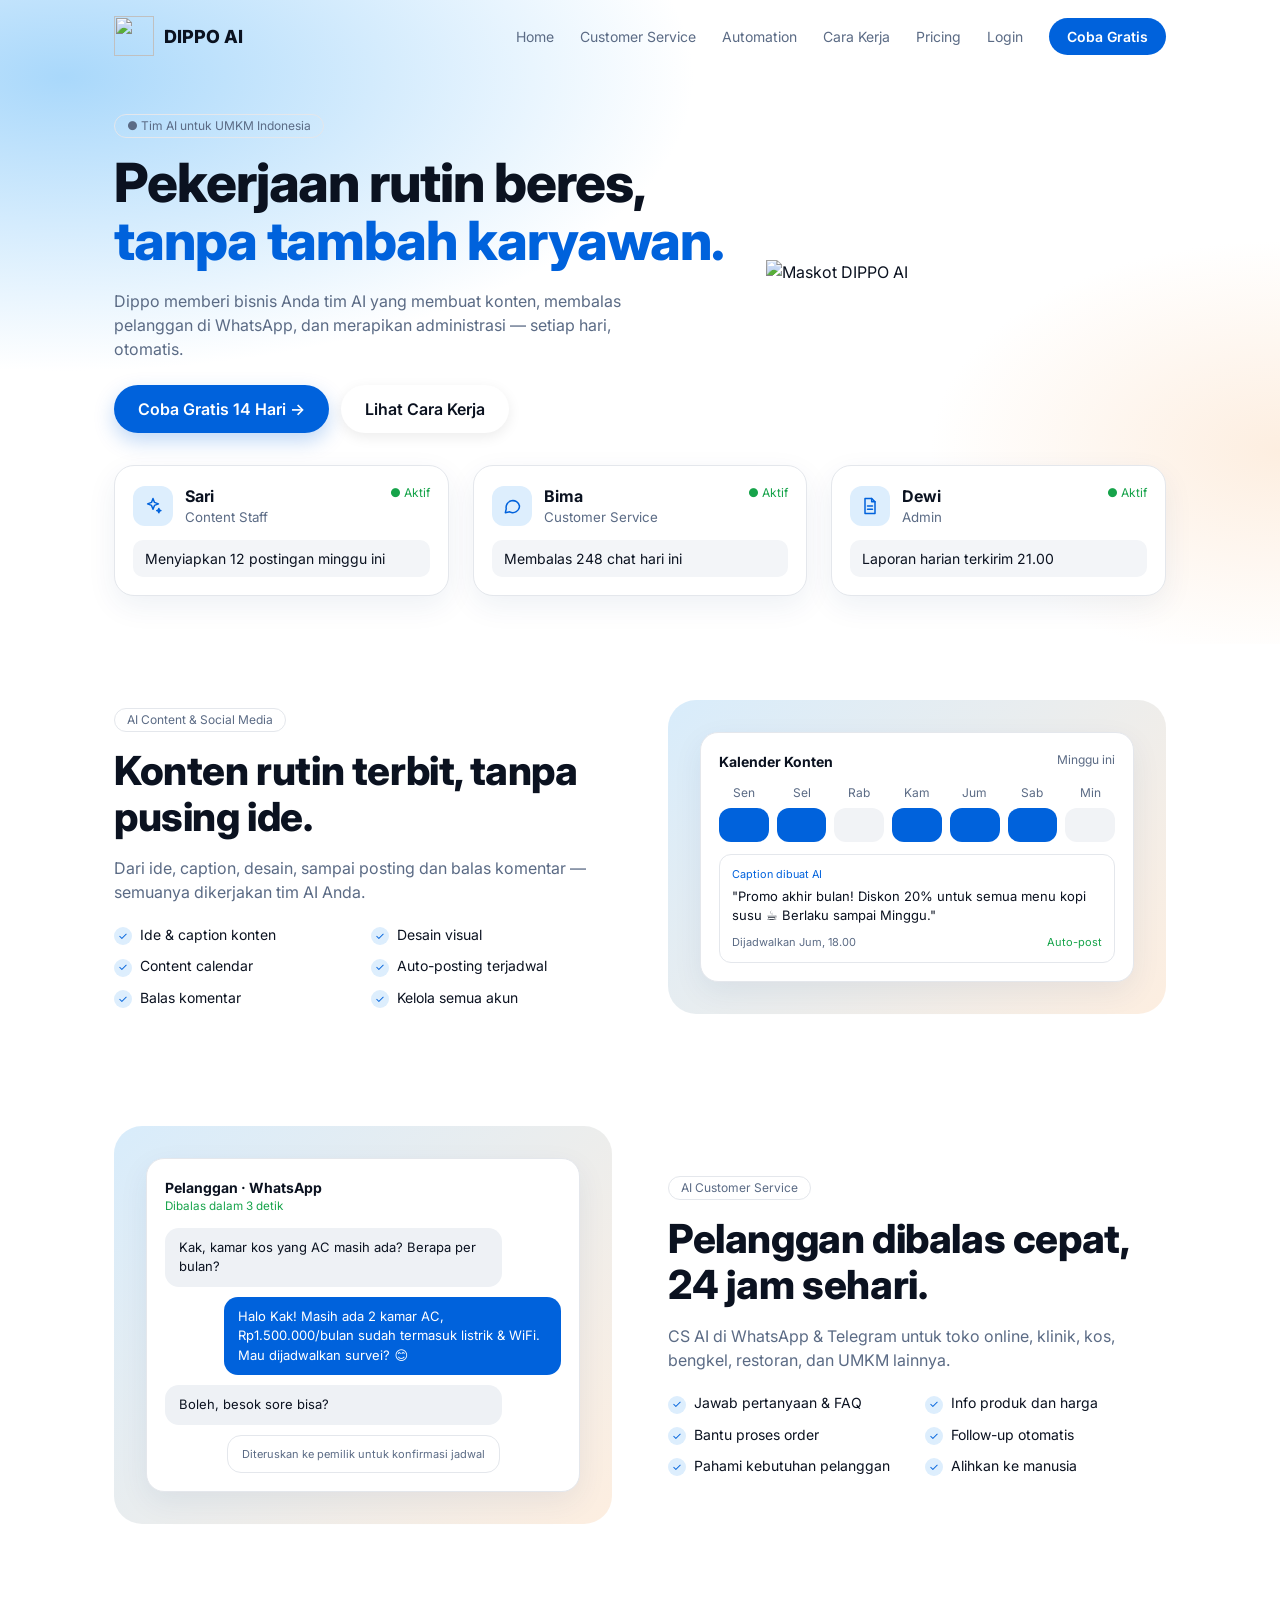
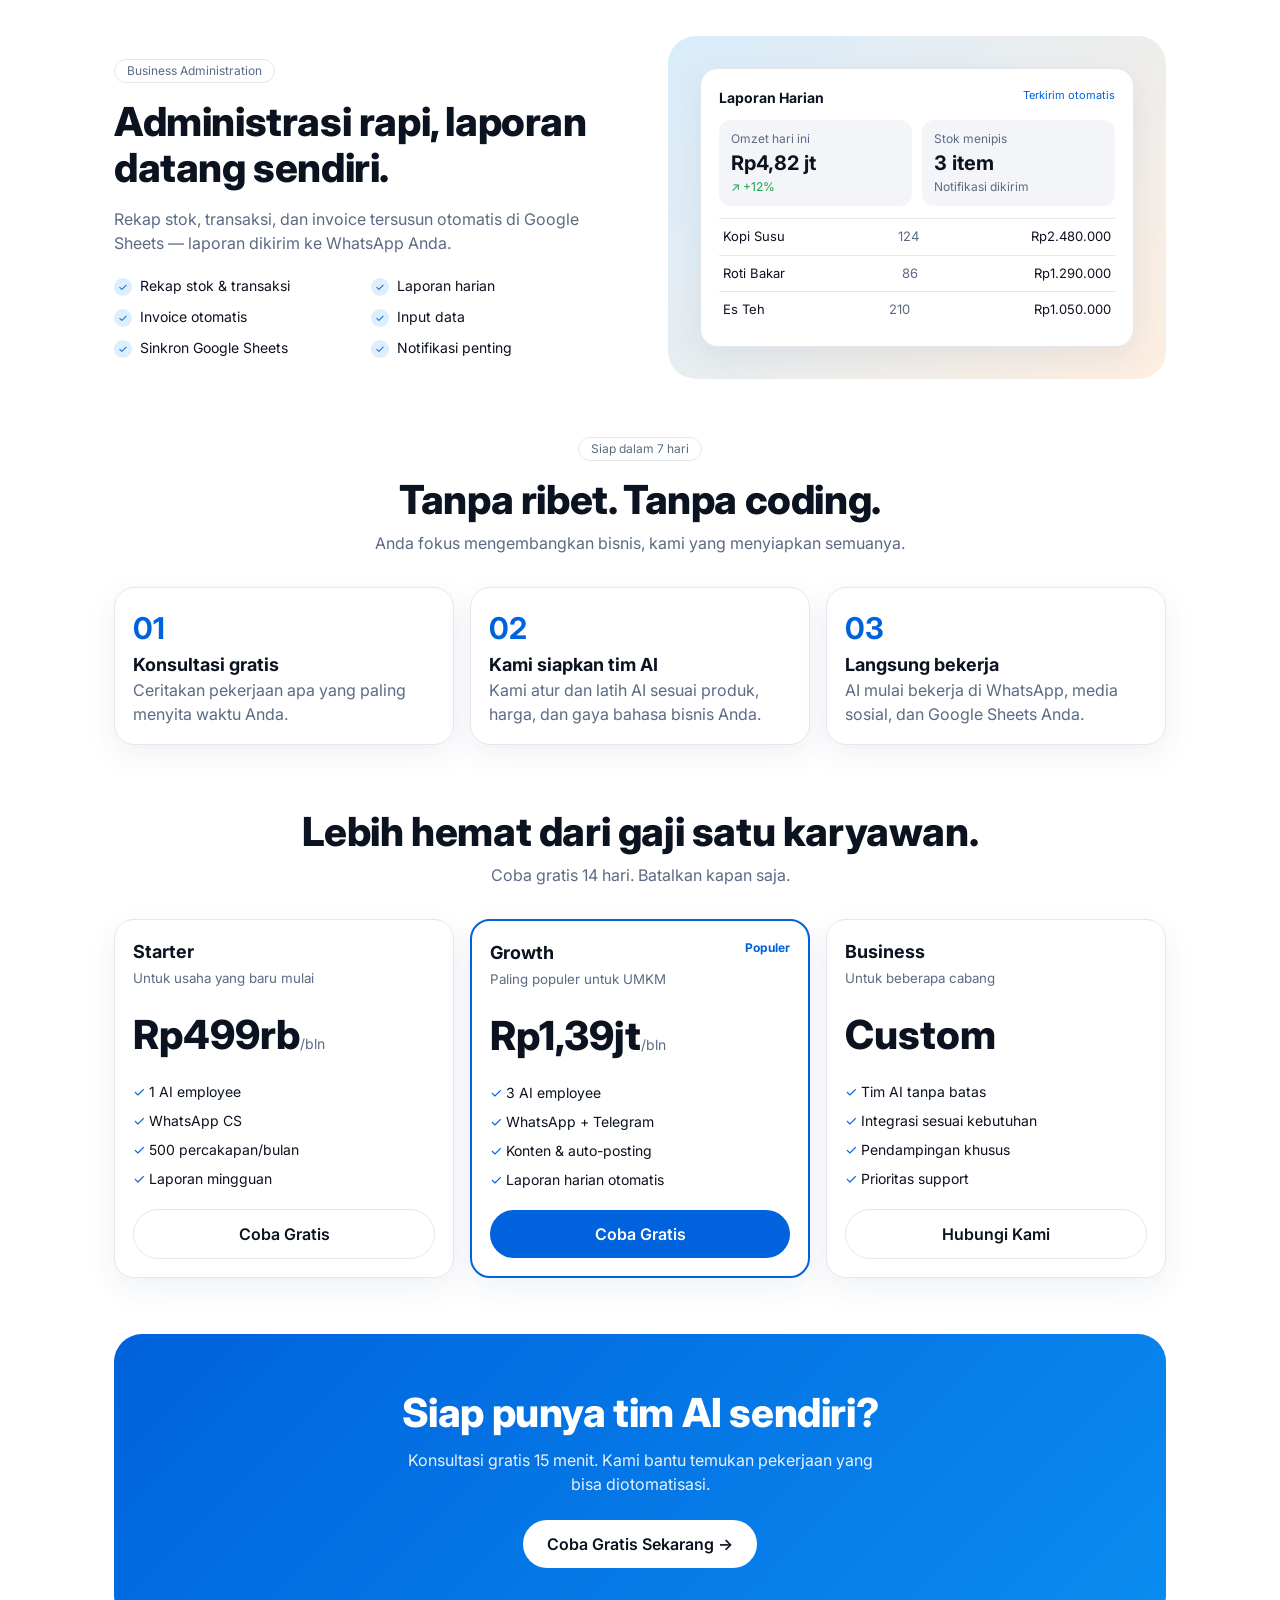
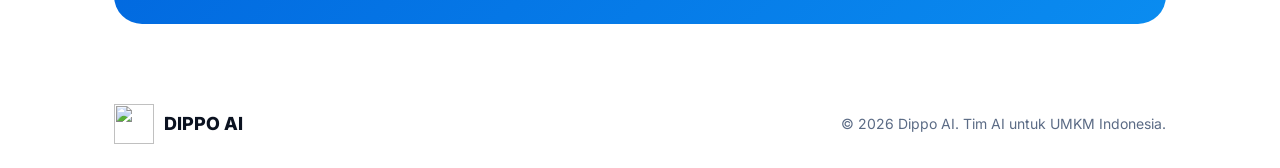
==== index.html @ 5eee16d9 "Add files via upload" ====
<!doctype html><html lang="id"><head><meta charset="utf-8"><meta name="viewport" content="width=device-width,initial-scale=1"><title>DIPPO AI - Tim AI untuk UMKM</title><link rel="preconnect" href="https://fonts.googleapis.com"><link href="https://fonts.googleapis.com/css2?family=Inter:wght@400;500;600;700;800&display=swap" rel="stylesheet"><link rel="stylesheet" href="style.css"></head><body><div class="bg"><header><div class="wrap"><a class="logo" href="index.html"><img src="img/logo.png" alt="">DIPPO AI</a>
<nav><a href="index.html">Home</a><a href="#customer-service">Customer Service</a><a href="#automation">Automation</a><a href="cara-kerja.html">Cara Kerja</a><a href="#pricing">Pricing</a><a href="login.html">Login</a><a class="tombol kecil" href="coba-gratis.html">Coba Gratis</a></nav></div></header>
<section class="hero"><div class="wrap"><div><span class="label">● Tim AI untuk UMKM Indonesia</span>
<h1>Pekerjaan rutin beres,<br><span class="biru">tanpa tambah karyawan.</span></h1>
<p>Dippo memberi bisnis Anda tim AI yang membuat konten, membalas pelanggan di WhatsApp, dan merapikan administrasi — setiap hari, otomatis.</p>
<div class="aksi"><a class="tombol" href="coba-gratis.html">Coba Gratis 14 Hari →</a><a class="tombol putih" href="cara-kerja.html">Lihat Cara Kerja</a></div></div>
<img src="img/maskot.png" alt="Maskot DIPPO AI"></div>
<div class="wrap agen" style="margin-top:32px"><div class="kartu"><div class="atas"><span class="ikon"><svg viewBox="0 0 24 24" width="20" height="20" fill="none" stroke="#0062dc" stroke-width="1.8" stroke-linecap="round" stroke-linejoin="round"><path d="M12 3l1.8 4.7L18.5 9.5l-4.7 1.8L12 16l-1.8-4.7L5.5 9.5l4.7-1.8z"/><path d="M19 15l.7 1.8 1.8.7-1.8.7L19 20l-.7-1.8-1.8-.7 1.8-.7z"/></svg></span><div><b>Sari</b><small>Content Staff</small></div><span class="aktif">● Aktif</span></div><div class="tugas">Menyiapkan 12 postingan minggu ini</div></div><div class="kartu"><div class="atas"><span class="ikon"><svg viewBox="0 0 24 24" width="20" height="20" fill="none" stroke="#0062dc" stroke-width="1.8" stroke-linecap="round" stroke-linejoin="round"><path d="M21 12a8 8 0 0 1-11.7 7L4 20l1.1-4.6A8 8 0 1 1 21 12z"/></svg></span><div><b>Bima</b><small>Customer Service</small></div><span class="aktif">● Aktif</span></div><div class="tugas">Membalas 248 chat hari ini</div></div><div class="kartu"><div class="atas"><span class="ikon"><svg viewBox="0 0 24 24" width="20" height="20" fill="none" stroke="#0062dc" stroke-width="1.8" stroke-linecap="round" stroke-linejoin="round"><path d="M6 3h8l4 4v14H6z"/><path d="M14 3v4h4M9 12h6M9 16h6"/></svg></span><div><b>Dewi</b><small>Admin</small></div><span class="aktif">● Aktif</span></div><div class="tugas">Laporan harian terkirim 21.00</div></div></div></section></div>

<main class="wrap">
<section class="blok" id="content"><div><span class="label">AI Content &amp; Social Media</span><h2>Konten rutin terbit, tanpa pusing ide.</h2><p>Dari ide, caption, desain, sampai posting dan balas komentar — semuanya dikerjakan tim AI Anda.</p>
<ul class="centang"><li>Ide &amp; caption konten<li>Desain visual<li>Content calendar<li>Auto-posting terjadwal<li>Balas komentar<li>Kelola semua akun</ul></div>
<div class="mock"><div class="kartu"><b>Kalender Konten</b><span class="abu" style="float:right;font-size:12px">Minggu ini</span>
<div class="hari"><div>Sen<i class="on"></i></div><div>Sel<i class="on"></i></div><div>Rab<i></i></div><div>Kam<i class="on"></i></div><div>Jum<i class="on"></i></div><div>Sab<i class="on"></i></div><div>Min<i></i></div></div>
<div class="cap"><small>Caption dibuat AI</small>"Promo akhir bulan! Diskon 20% untuk semua menu kopi susu ☕ Berlaku sampai Minggu."<div class="abu" style="font-size:11px;margin-top:8px">Dijadwalkan Jum, 18.00 <span style="float:right;color:#16a34a">Auto-post</span></div></div></div></div></section>

<section class="blok balik" id="customer-service"><div><span class="label">AI Customer Service</span><h2>Pelanggan dibalas cepat, 24 jam sehari.</h2><p>CS AI di WhatsApp &amp; Telegram untuk toko online, klinik, kos, bengkel, restoran, dan UMKM lainnya.</p>
<ul class="centang"><li>Jawab pertanyaan &amp; FAQ<li>Info produk dan harga<li>Bantu proses order<li>Follow-up otomatis<li>Pahami kebutuhan pelanggan<li>Alihkan ke manusia</ul></div>
<div class="mock"><div class="kartu"><b>Pelanggan · WhatsApp</b><small class="abu" style="display:block;color:#16a34a;margin-bottom:12px">Dibalas dalam 3 detik</small>
<div class="chat"><span>Kak, kamar kos yang AC masih ada? Berapa per bulan?</span><span class="bot">Halo Kak! Masih ada 2 kamar AC, Rp1.500.000/bulan sudah termasuk listrik &amp; WiFi. Mau dijadwalkan survei? 😊</span><span>Boleh, besok sore bisa?</span><span class="info">Diteruskan ke pemilik untuk konfirmasi jadwal</span></div></div></div></section>

<section class="blok" id="automation"><div><span class="label">Business Administration</span><h2>Administrasi rapi, laporan datang sendiri.</h2><p>Rekap stok, transaksi, dan invoice tersusun otomatis di Google Sheets — laporan dikirim ke WhatsApp Anda.</p>
<ul class="centang"><li>Rekap stok &amp; transaksi<li>Laporan harian<li>Invoice otomatis<li>Input data<li>Sinkron Google Sheets<li>Notifikasi penting</ul></div>
<div class="mock"><div class="kartu"><b>Laporan Harian</b><span class="biru" style="float:right;font-size:11px">Terkirim otomatis</span>
<div class="angka"><div>Omzet hari ini<b>Rp4,82 jt</b><span style="color:#16a34a">↗ +12%</span></div><div>Stok menipis<b>3 item</b>Notifikasi dikirim</div></div>
<div class="tabel"><div><span>Kopi Susu</span><span class="abu">124</span><span>Rp2.480.000</span></div><div><span>Roti Bakar</span><span class="abu">86</span><span>Rp1.290.000</span></div><div><span>Es Teh</span><span class="abu">210</span><span>Rp1.050.000</span></div></div></div></div></section>

<section class="tengah"><span class="label">Siap dalam 7 hari</span><h2>Tanpa ribet. Tanpa coding.</h2><p class="abu" style="margin-top:8px">Anda fokus mengembangkan bisnis, kami yang menyiapkan semuanya.</p>
<div class="langkah"><div class="kartu"><b class="no">01</b><h3>Konsultasi gratis</h3><p class="abu">Ceritakan pekerjaan apa yang paling menyita waktu Anda.</p></div><div class="kartu"><b class="no">02</b><h3>Kami siapkan tim AI</h3><p class="abu">Kami atur dan latih AI sesuai produk, harga, dan gaya bahasa bisnis Anda.</p></div><div class="kartu"><b class="no">03</b><h3>Langsung bekerja</h3><p class="abu">AI mulai bekerja di WhatsApp, media sosial, dan Google Sheets Anda.</p></div></div></section>

<section class="tengah" id="pricing"><h2>Lebih hemat dari gaji satu karyawan.</h2><p class="abu" style="margin-top:8px">Coba gratis 14 hari. Batalkan kapan saja.</p>
<div class="harga">
<div class="kartu"><h3>Starter</h3><small class="abu">Untuk usaha yang baru mulai</small><div class="nominal">Rp499rb<small>/bln</small></div><ul><li>1 AI employee<li>WhatsApp CS<li>500 percakapan/bulan<li>Laporan mingguan</ul><a class="tombol" href="coba-gratis.html">Coba Gratis</a></div>
<div class="kartu pop"><h3>Growth <small class="biru" style="font-size:12px;float:right">Populer</small></h3><small class="abu">Paling populer untuk UMKM</small><div class="nominal">Rp1,39jt<small>/bln</small></div><ul><li>3 AI employee<li>WhatsApp + Telegram<li>Konten &amp; auto-posting<li>Laporan harian otomatis</ul><a class="tombol" href="coba-gratis.html">Coba Gratis</a></div>
<div class="kartu"><h3>Business</h3><small class="abu">Untuk beberapa cabang</small><div class="nominal">Custom</div><ul><li>Tim AI tanpa batas<li>Integrasi sesuai kebutuhan<li>Pendampingan khusus<li>Prioritas support</ul><a class="tombol" href="hubungi-kami.html">Hubungi Kami</a></div></div></section>

<section class="cta"><h2>Siap punya tim AI sendiri?</h2><p>Konsultasi gratis 15 menit. Kami bantu temukan pekerjaan yang bisa diotomatisasi.</p><a class="tombol" href="coba-gratis.html">Coba Gratis Sekarang →</a></section></main>
<footer><div class="wrap"><a class="logo" href="index.html"><img src="img/logo.png" alt="">DIPPO AI</a><span>© 2026 Dippo AI. Tim AI untuk UMKM Indonesia.</span></div></footer><script src="script.js"></script></body></html>
---- style.css ----
/* DIPPO AI - gaya bersama untuk semua halaman */
:root{--biru:#0062dc;--teks:#0b1220;--abu:#5b6b85;--garis:#e4e7ec;--muda:#ddeefd;--input:#faf8f4}
*{box-sizing:border-box;margin:0}
body{font-family:Inter,system-ui,-apple-system,"Segoe UI",sans-serif;color:var(--teks);background:#fff;line-height:1.5}
a{color:inherit;text-decoration:none}
img{max-width:100%;display:block}
.wrap{max-width:1100px;margin:0 auto;padding:0 24px}
.bg{background:radial-gradient(900px 420px at 5% 12%,#a9d8fb 0,transparent 70%),radial-gradient(500px 300px at 100% 70%,#fdeee0 0,transparent 70%)}
header .wrap{display:flex;align-items:center;justify-content:space-between;height:72px;gap:16px}
.logo{display:flex;align-items:center;gap:10px;font-weight:800;font-size:18px}
.logo img{width:40px;height:40px}
nav{display:flex;align-items:center;gap:26px;font-size:14px;color:var(--abu)}
.tombol{display:inline-flex;align-items:center;justify-content:center;gap:8px;background:var(--biru);color:#fff;font-weight:600;border-radius:999px;padding:12px 24px;box-shadow:0 8px 20px rgba(0,98,220,.25);border:0;font:inherit;font-weight:600;cursor:pointer}
.tombol.kecil{padding:8px 18px;font-size:14px;box-shadow:none}
.tombol.putih{background:#fff;color:var(--teks);box-shadow:0 4px 14px rgba(0,0,0,.08)}
.tombol.besar{width:100%;padding:16px}
.tombol:focus-visible,a:focus-visible,input:focus-visible{outline:3px solid #7db4f5;outline-offset:2px}
.biru{color:var(--biru)}.abu{color:var(--abu)}.tengah{text-align:center}
.kecil-label{font-size:13px;font-weight:600;color:var(--biru)}
h1{font-size:clamp(34px,6vw,60px);line-height:1.08;font-weight:800;letter-spacing:-.02em}
h2{font-size:clamp(28px,4vw,40px);line-height:1.15;font-weight:800;letter-spacing:-.01em}
h3{font-size:18px;font-weight:700}
.hero{padding:40px 0 48px}
.hero .wrap{display:grid;grid-template-columns:1.85fr 1fr;align-items:center;gap:24px}
.hero p{color:var(--abu);max-width:520px;margin:18px 0 24px}
.hero .aksi{display:flex;gap:12px;flex-wrap:wrap}
.hero img{width:400px;max-width:none;margin:0 auto}
.hero h1{font-size:clamp(30px,4.8vw,54px);white-space:nowrap}
.agen{display:grid;grid-template-columns:repeat(3,1fr);gap:16px;margin-top:8px}
.kartu{background:#fff;border:1px solid var(--garis);border-radius:20px;padding:18px;box-shadow:0 10px 30px rgba(20,60,120,.07)}
.agen .kartu b{display:block}.agen small{color:var(--abu);display:block}
.hero .agen{grid-template-columns:repeat(3,1fr);margin-top:32px}
.atas{display:flex;align-items:center;gap:12px}
.ikon{width:40px;height:40px;border-radius:12px;background:var(--muda);display:grid;place-items:center;flex:none}
.agen .aktif{margin-left:auto;align-self:flex-start;font-size:12px;color:#16a34a}
.agen .tugas{background:#f3f5f8;border-radius:10px;padding:8px 12px;margin-top:12px;font-size:14px}
.blok{display:grid;grid-template-columns:1fr 1fr;gap:56px;align-items:center;padding:56px 0}
.blok.balik .mock{order:-1}
.label{display:inline-block;border:1px solid var(--garis);border-radius:999px;padding:2px 12px;font-size:12px;color:var(--abu);margin-bottom:16px}
.blok p{color:var(--abu);margin:16px 0 20px}
.centang{list-style:none;padding:0;display:grid;grid-template-columns:1fr 1fr;gap:10px 16px;font-size:14px}
.centang li:before{content:"✓";display:inline-grid;place-items:center;width:18px;height:18px;margin-right:8px;border-radius:50%;background:var(--muda);color:var(--biru);font-size:11px}
.mock{background:linear-gradient(135deg,#d8ecfb,#fdeee0);border-radius:28px;padding:32px}
.mock .kartu{border-radius:18px;font-size:14px}
.hari{display:grid;grid-template-columns:repeat(7,1fr);gap:8px;text-align:center;font-size:12px;color:var(--abu);margin:12px 0}
.hari i{display:block;height:34px;border-radius:12px;background:#f1f3f6;margin-top:6px}
.hari i.on{background:var(--biru)}
.cap{border:1px solid var(--garis);border-radius:12px;padding:12px;font-size:13px}
.cap small{color:var(--biru);display:block;margin-bottom:4px}
.chat{display:grid;gap:10px}
.chat span{background:#eef1f5;border-radius:14px;padding:10px 14px;max-width:85%;font-size:13px}
.chat .bot{background:var(--biru);color:#fff;justify-self:end}
.chat .info{background:#fff;border:1px solid var(--garis);justify-self:center;font-size:11px;color:var(--abu)}
.angka{display:grid;grid-template-columns:1fr 1fr;gap:10px;margin:12px 0}
.angka div{background:#f3f5f8;border-radius:12px;padding:10px 12px;font-size:12px;color:var(--abu)}
.angka b{display:block;font-size:20px;color:var(--teks)}
.tabel div{display:flex;justify-content:space-between;padding:8px 4px;font-size:13px;border-top:1px solid var(--garis)}
.langkah{display:grid;grid-template-columns:repeat(3,1fr);gap:16px;margin:32px 0 64px;text-align:left}
.langkah b.no{display:block;font-size:30px;color:var(--biru)}
.harga{display:grid;grid-template-columns:repeat(3,1fr);gap:16px;margin:32px 0;text-align:left}
.harga .pop{border:2px solid var(--biru)}
.harga .nominal{font-size:40px;font-weight:800;margin:16px 0}
.harga .nominal small{font-size:14px;font-weight:400;color:var(--abu)}
.harga ul{list-style:none;padding:0;display:grid;gap:8px;font-size:14px;margin-bottom:20px}
.harga ul li:before{content:"✓ ";color:var(--biru)}
.harga .tombol{width:100%;background:#fff;color:var(--teks);box-shadow:none;border:1px solid var(--garis)}
.harga .pop .tombol{background:var(--biru);color:#fff;border:0}
.cta{background:linear-gradient(135deg,#0062dc,#0a8cf0);color:#fff;border-radius:28px;padding:56px 24px;text-align:center;margin:56px 0}
.cta p{margin:12px auto 24px;max-width:480px;opacity:.9}
.cta .tombol{background:#fff;color:var(--teks);box-shadow:none}
.cta-muda{background:var(--muda);padding:64px 0;text-align:center}
.cta-muda p{color:var(--abu);max-width:480px;margin:12px auto 24px}
footer .wrap{display:flex;justify-content:space-between;align-items:center;height:88px;color:var(--abu);font-size:14px;gap:12px;flex-wrap:wrap}
footer .logo{color:var(--teks)}
.tengah-hal{min-height:calc(100vh - 160px);display:grid;place-items:center;padding:24px}
.form{background:#fff;border:1px solid var(--garis);border-radius:32px;padding:40px;width:100%;max-width:560px;box-shadow:0 20px 50px rgba(20,60,120,.1)}
.form .m{width:72px;margin:0 auto 12px}
.form h2{font-size:28px}
.form>p{color:var(--abu);margin:8px 0 24px}
.form label{display:flex;justify-content:space-between;font-size:14px;font-weight:600;margin:16px 0 8px}
.form label a{color:var(--biru);font-weight:500}
.form input{width:100%;border:1px solid var(--garis);background:var(--input);border-radius:999px;padding:14px 20px;font:inherit}
.form .tombol{margin-top:24px}
.form .bawah{margin-top:20px;text-align:center;font-size:14px;color:var(--abu)}
.form .bawah a{color:var(--biru);font-weight:500}
.pesan{display:none;margin-top:16px;background:var(--muda);border-radius:12px;padding:12px 16px;font-size:14px}
.dua{display:grid;grid-template-columns:1fr 1fr;gap:48px;align-items:center;width:100%;max-width:1000px}
.dua .kiri img{width:260px}
.dua .kiri h1{font-size:clamp(34px,5vw,48px);margin:8px 0 16px}
.dua .kiri p{color:var(--abu);max-width:420px}
.dua .kiri .lain{display:flex;gap:20px;margin-top:20px;font-size:14px;font-weight:500;flex-wrap:wrap}
.kontak{padding:48px 0 64px;text-align:center}
.kontak img{width:200px;margin:0 auto 8px}
.kontak h1{font-size:clamp(36px,6vw,56px);margin:8px 0 16px}
.kontak p{color:var(--abu);max-width:560px;margin:0 auto 28px}
.tiga{display:grid;grid-template-columns:repeat(3,1fr);gap:32px;text-align:left;margin-top:32px}
.tiga p{color:var(--abu);font-size:14px;margin:8px 0 0;max-width:none}
.tiga h3{color:var(--biru)}
.baris{display:flex;flex-direction:column}
.cara{display:grid;grid-template-columns:90px 1fr 1fr;gap:24px;padding:40px 0;border-top:1px solid var(--garis);align-items:start}
.cara .no{font-size:34px;font-weight:800;color:var(--biru)}
.cara p{color:var(--abu);margin-top:10px}
@media(max-width:800px){
 nav a:not(.tombol){display:none}
 .hero .wrap,.blok,.dua,.cara{grid-template-columns:1fr;gap:24px}
 .agen,.hero .agen,.langkah,.harga,.tiga{grid-template-columns:1fr}
 .blok.balik .mock{order:0}
 .centang{grid-template-columns:1fr}
 .hero img{width:250px;max-width:100%}
 .hero h1{white-space:normal;font-size:clamp(32px,9vw,44px)}
 .form{padding:28px 20px}
}
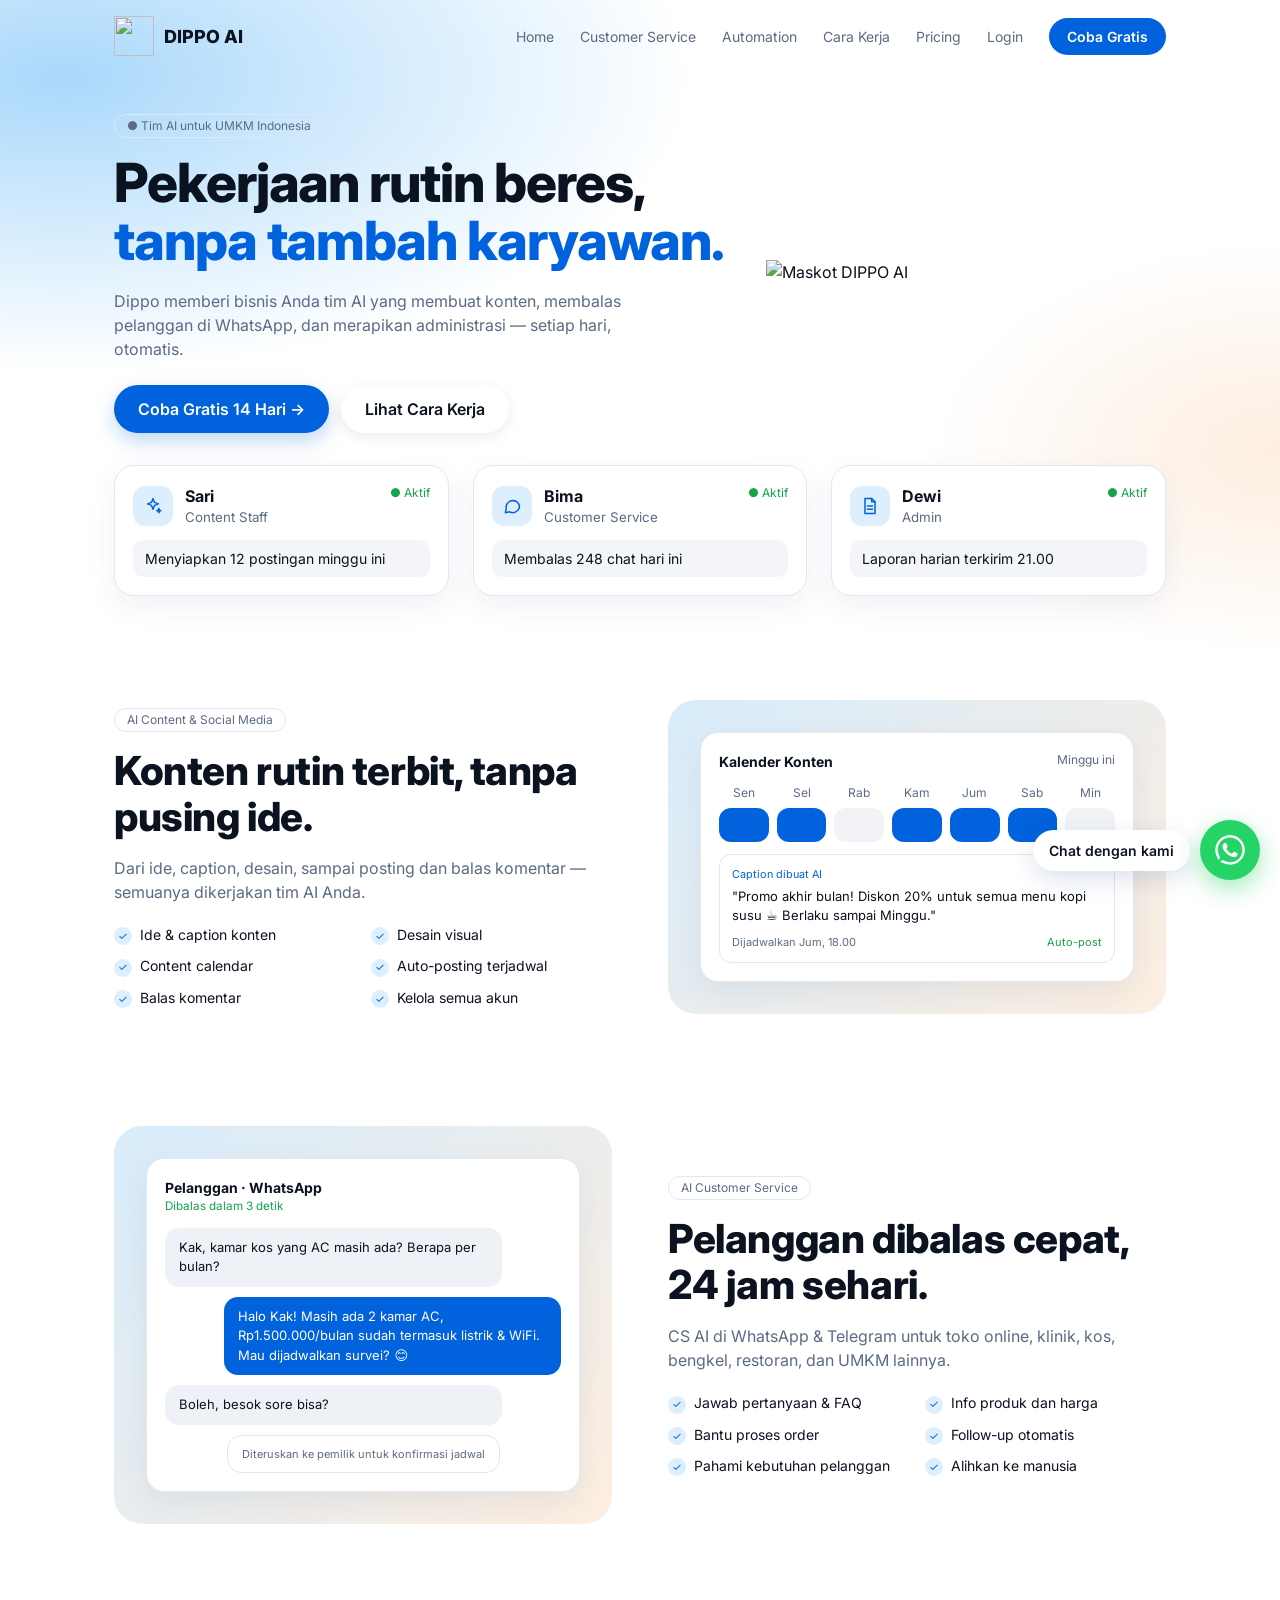
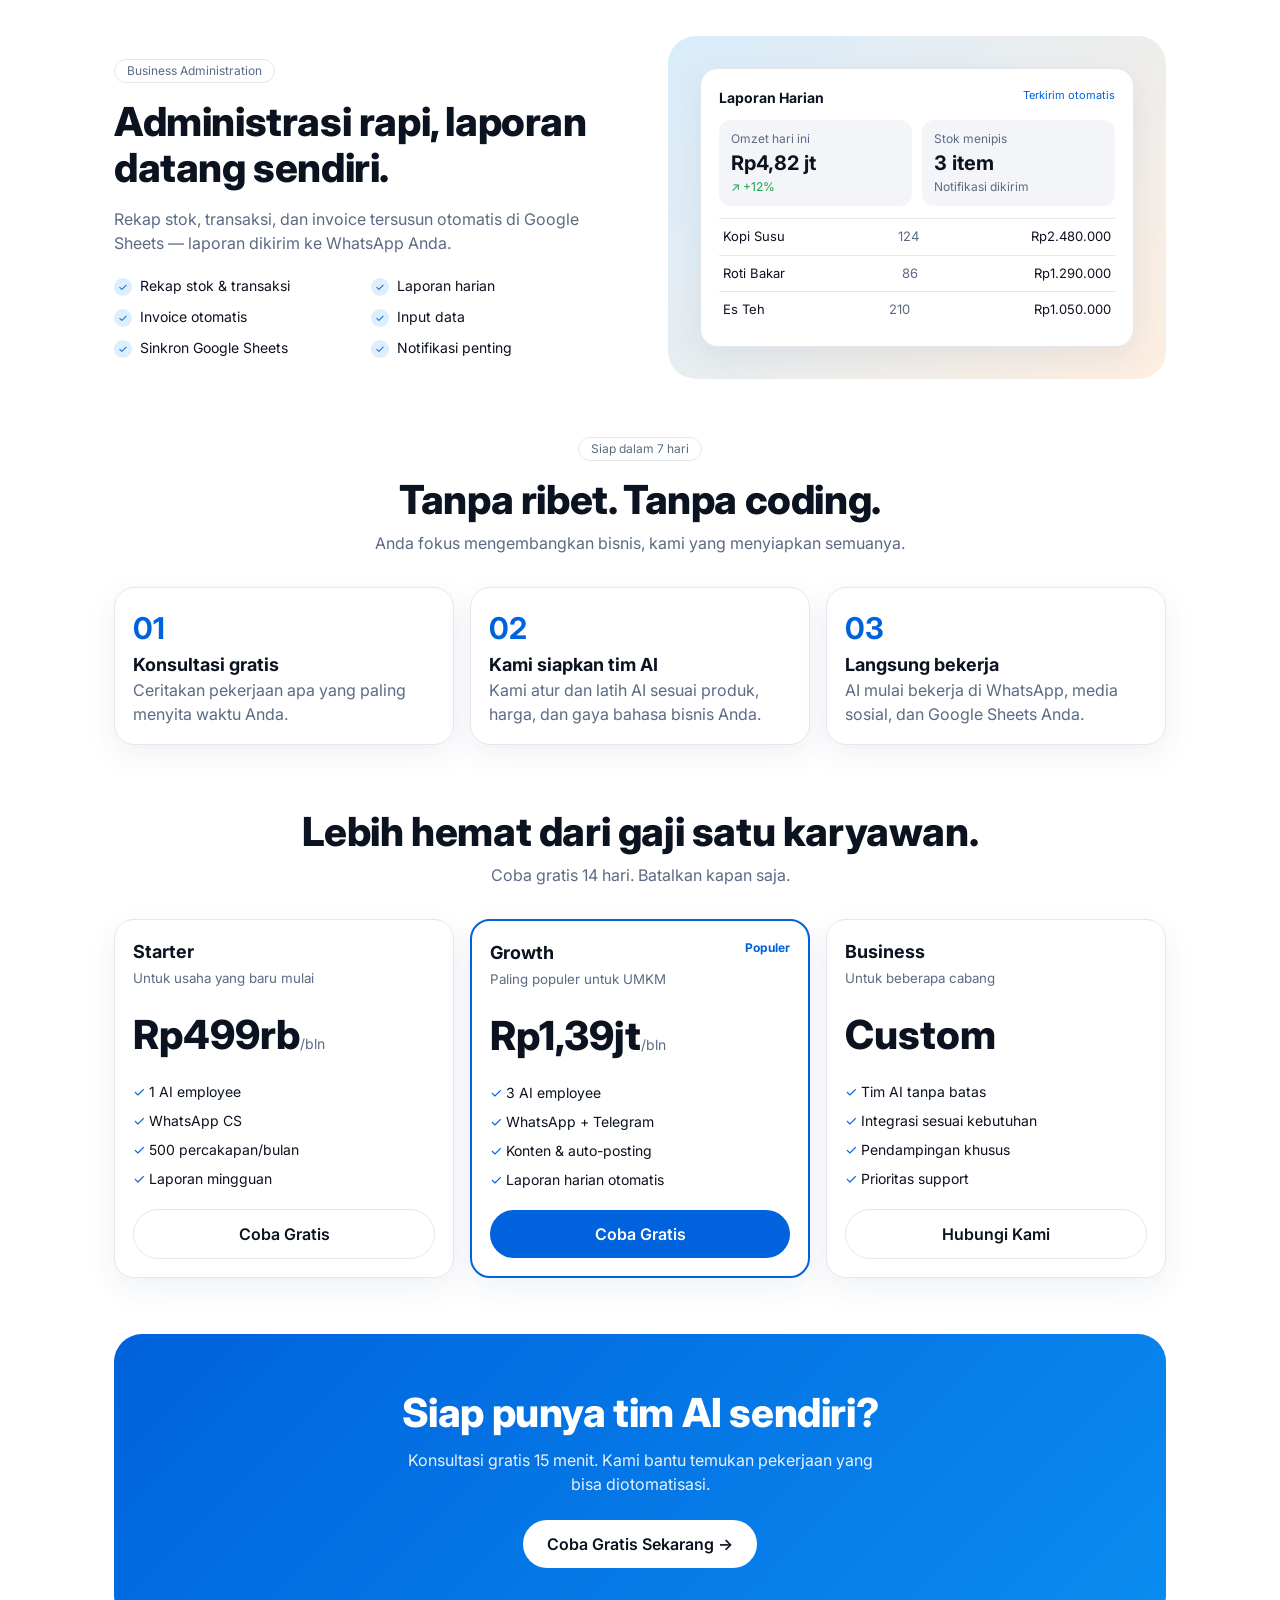
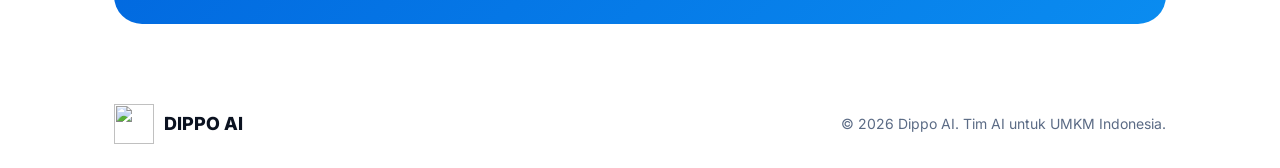
==== commit aa1df445: "Add files via upload" ====
--- a/index.html
+++ b/index.html
@@ -35,4 +35,5 @@
 <div class="kartu"><h3>Business</h3><small class="abu">Untuk beberapa cabang</small><div class="nominal">Custom</div><ul><li>Tim AI tanpa batas<li>Integrasi sesuai kebutuhan<li>Pendampingan khusus<li>Prioritas support</ul><a class="tombol" href="hubungi-kami.html">Hubungi Kami</a></div></div></section>
 
 <section class="cta"><h2>Siap punya tim AI sendiri?</h2><p>Konsultasi gratis 15 menit. Kami bantu temukan pekerjaan yang bisa diotomatisasi.</p><a class="tombol" href="coba-gratis.html">Coba Gratis Sekarang →</a></section></main>
-<footer><div class="wrap"><a class="logo" href="index.html"><img src="img/logo.png" alt="">DIPPO AI</a><span>© 2026 Dippo AI. Tim AI untuk UMKM Indonesia.</span></div></footer><script src="script.js"></script></body></html>
+<footer><div class="wrap"><a class="logo" href="index.html"><img src="img/logo.png" alt="">DIPPO AI</a><span>© 2026 Dippo AI. Tim AI untuk UMKM Indonesia.</span></div></footer><a class="wa-float" data-wa="Halo DIPPO AI, saya tertarik dengan tim AI untuk bisnis saya." target="_blank" rel="noopener" href="#" aria-label="Chat WhatsApp"><span class="wa-bubble">Chat dengan kami</span><svg viewBox="0 0 24 24" aria-hidden="true"><path d="M17.472 14.382c-.297-.149-1.758-.867-2.03-.967-.273-.099-.471-.148-.67.15-.197.297-.767.966-.94 1.164-.173.199-.347.223-.644.075-.297-.15-1.255-.463-2.39-1.475-.883-.788-1.48-1.761-1.653-2.059-.173-.297-.018-.458.13-.606.134-.133.298-.347.446-.52.149-.174.198-.298.298-.497.099-.198.05-.371-.025-.52-.075-.149-.669-1.612-.916-2.207-.242-.579-.487-.5-.669-.51-.173-.008-.371-.01-.57-.01-.198 0-.52.074-.792.372-.272.297-1.04 1.016-1.04 2.479 0 1.462 1.065 2.875 1.213 3.074.149.198 2.096 3.2 5.077 4.487.709.306 1.262.489 1.694.625.712.227 1.36.195 1.871.118.571-.085 1.758-.719 2.006-1.413.248-.694.248-1.289.173-1.413-.074-.124-.272-.198-.57-.347m-5.421 7.403h-.004a9.87 9.87 0 01-5.031-1.378l-.361-.214-3.741.982.998-3.648-.235-.374a9.86 9.86 0 01-1.51-5.26c.001-5.45 4.436-9.884 9.888-9.884 2.64 0 5.122 1.03 6.988 2.898a9.825 9.825 0 012.893 6.994c-.003 5.45-4.437 9.884-9.885 9.884m8.413-18.297A11.815 11.815 0 0012.05 0C5.495 0 .16 5.335.157 11.892c0 2.096.547 4.142 1.588 5.945L.057 24l6.305-1.654a11.882 11.882 0 005.683 1.448h.005c6.554 0 11.89-5.335 11.893-11.893a11.821 11.821 0 00-3.48-8.413Z"/></svg></a>
+<script src="script.js"></script></body></html>
--- a/style.css
+++ b/style.css
@@ -110,3 +110,10 @@
  .hero h1{white-space:normal;font-size:clamp(32px,9vw,44px)}
  .form{padding:28px 20px}
 }
+
+/* Tombol WhatsApp melayang (tetap di pojok kanan bawah saat halaman digulir) */
+.wa-float{position:fixed;right:20px;bottom:calc(20px + env(safe-area-inset-bottom,0px));z-index:50;display:flex;align-items:center;gap:10px}
+.wa-float svg{width:60px;height:60px;padding:15px;border-radius:50%;background:#25d366;fill:#fff;box-shadow:0 8px 24px rgba(37,211,102,.45);transition:transform .2s}
+.wa-float:hover svg{transform:scale(1.08)}
+.wa-bubble{background:#fff;color:var(--teks);font-size:14px;font-weight:600;padding:10px 16px;border-radius:999px;box-shadow:0 8px 24px rgba(20,60,120,.15)}
+@media(max-width:800px){.wa-bubble{display:none}.wa-float{right:16px;bottom:calc(16px + env(safe-area-inset-bottom,0px))}}
